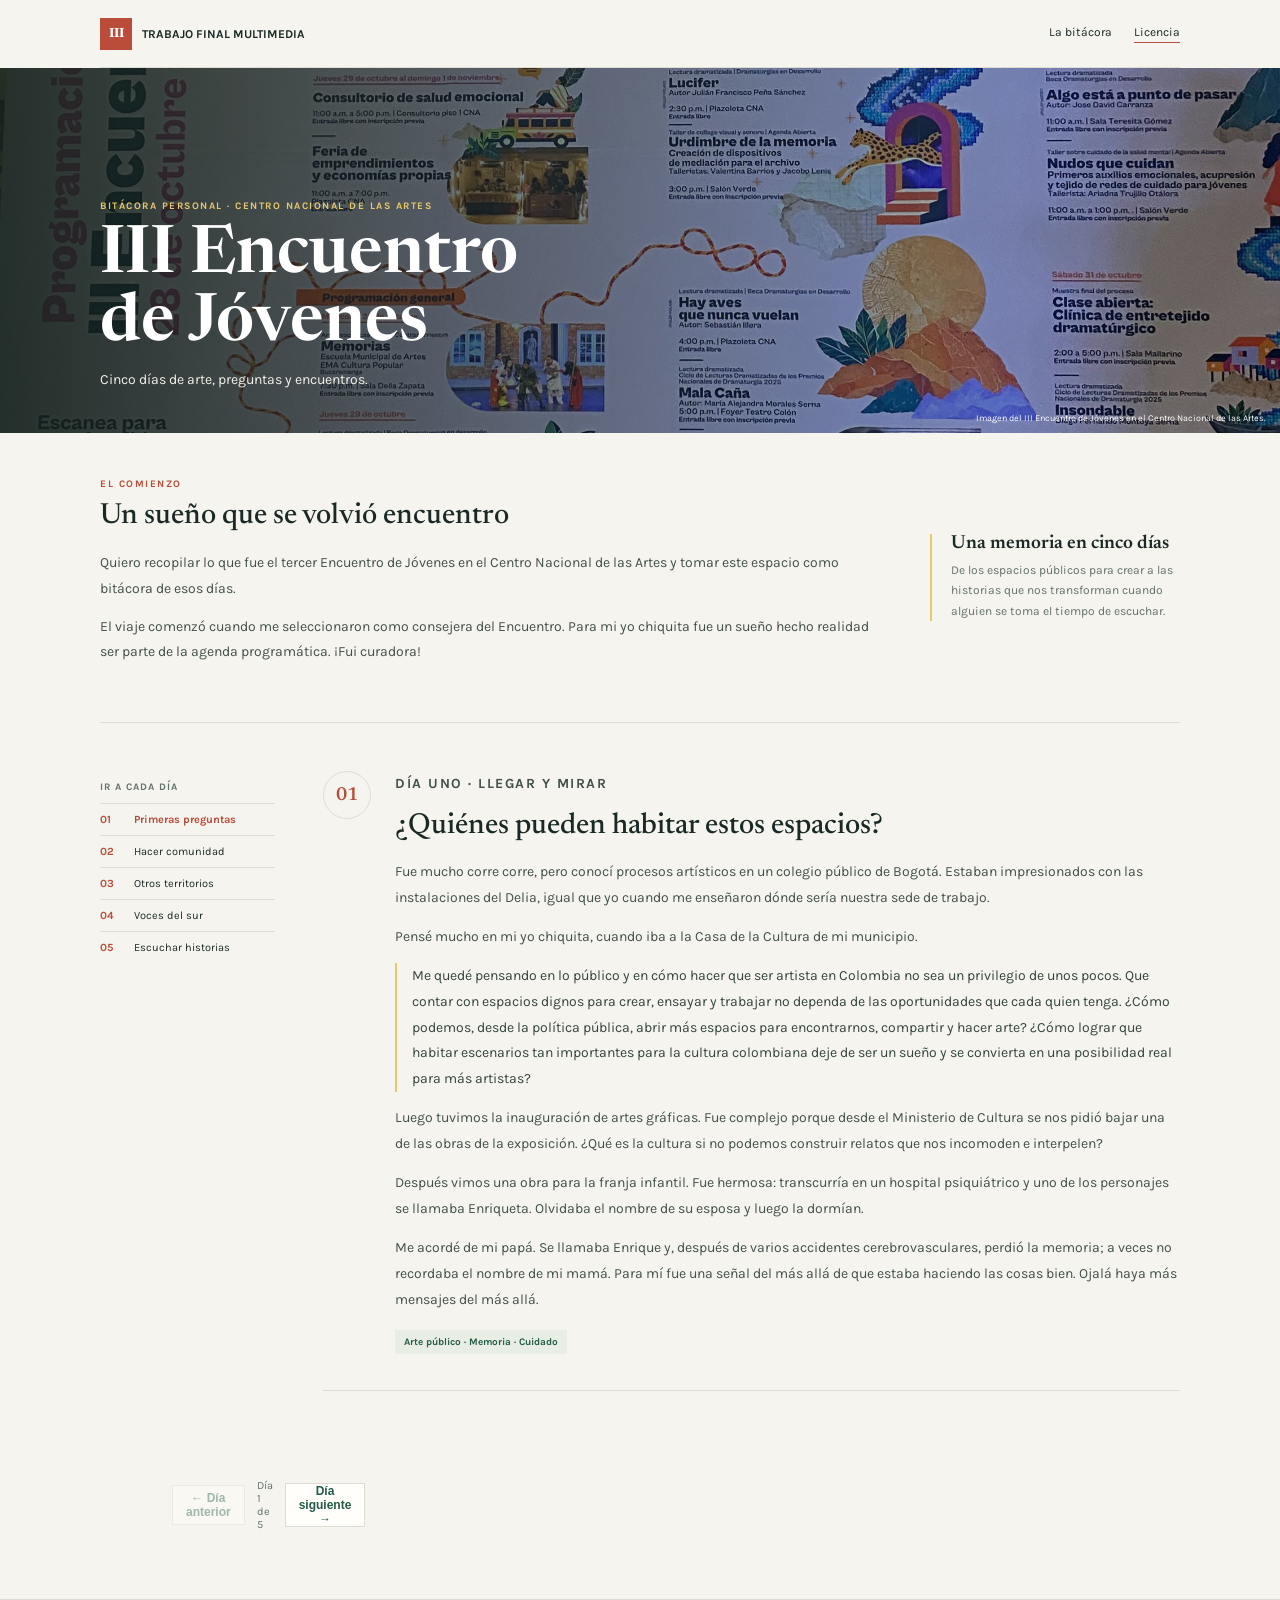
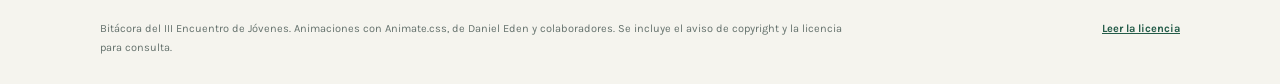
==== index.html @ 43311f20 "animaciones en los días" ====
<!DOCTYPE html>
<html lang="es">
<head>
	<meta charset="utf-8" />
	<meta name="viewport" content="width=device-width, initial-scale=1" />
	<meta name="description" content="Bitácora personal del III Encuentro de Jóvenes en el Centro Nacional de las Artes." />
	<title>Bitácora | III Encuentro de Jóvenes</title>
	<link rel="preconnect" href="https://fonts.googleapis.com" />
	<link rel="preconnect" href="https://fonts.gstatic.com" crossorigin />
	<link href="https://fonts.googleapis.com/css2?family=Karla:wght@400;500;600;700&family=Newsreader:opsz,wght@6..72,400;6..72,500;6..72,600&display=swap" rel="stylesheet" />
	<link rel="stylesheet" href="https://cdnjs.cloudflare.com/ajax/libs/animate.css/4.1.1/animate.min.css" />
	<style>
		:root { --ink:#1b2926; --muted:#64716c; --paper:#f5f4ee; --green:#245c49; --red:#b94d39; --yellow:#e8c86b; --line:#deddd3; font-family:"Karla",sans-serif; color:var(--ink); background:var(--paper); scroll-behavior:smooth; }
		* { box-sizing:border-box; }
		body { margin:0; min-width:320px; }
		a { color:inherit; }
		.shell { width:min(1080px,calc(100% - 44px)); margin:0 auto; }
		.topbar { height:68px; display:flex; align-items:center; justify-content:space-between; border-bottom:1px solid var(--line); }
		.brand { display:flex; align-items:center; gap:10px; font-size:12px; font-weight:700; text-decoration:none; }
		.brand-mark { width:32px; height:32px; display:grid; place-items:center; background:var(--red); color:#fff; font:700 13px "Newsreader",serif; }
		nav { display:flex; gap:22px; font-size:12px; }
		nav a { text-decoration:none; } nav a:hover { color:var(--red); }
		.license { border-bottom:1px solid var(--red); padding-bottom:3px; }
		.cover { min-height:365px; position:relative; display:flex; align-items:end; overflow:hidden; background:#24342d; color:#fff; }
		.cover img { position:absolute; inset:0; width:100%; height:100%; object-fit:cover; object-position:center 55%; }
		.cover:after { position:absolute; inset:0; content:""; background:linear-gradient(90deg,#16241fe8,#16241f75 55%,#16241f20); }
		.cover-content { position:relative; z-index:1; width:min(1080px,calc(100% - 44px)); margin:0 auto; padding:45px 0; }
		.eyebrow,.entry-label { color:var(--red); font-size:10px; font-weight:700; letter-spacing:1.5px; text-transform:uppercase; }
		.cover .eyebrow { color:var(--yellow); }
		h1 { margin:10px 0; font:600 clamp(40px,6vw,66px)/1.04 "Newsreader",Georgia,serif; }
		#page-title { animation:title-shift 6s ease-in-out infinite; }
		@keyframes title-shift { 0%,100% { color:#fff6e2; text-shadow:0 0 0 #e8c86b00; } 50% { color:#f0ca62; text-shadow:0 0 18px #e8c86b7a; } }
		@keyframes text-reveal { from { opacity:0; transform:translateY(10px); } to { opacity:1; transform:translateY(0); } }
		.cover p:last-child { margin:12px 0 0; color:#f2f1e9; font-size:14px; }
		.caption { position:absolute; z-index:2; right:14px; bottom:10px; color:white; font-size:9px; }
		.intro { display:grid; grid-template-columns:1fr 250px; gap:50px; padding:45px 0; border-bottom:1px solid var(--line); }
		.intro .eyebrow { margin:0 0 10px; }
		h2 { font:500 29px/1.2 "Newsreader",Georgia,serif; }
		.intro h2 { margin:0 0 15px; }
		.intro p:not(.eyebrow),.entry p { color:#43504b; font-size:14px; line-height:1.85; }
		.intro p:not(.eyebrow) { margin:0 0 12px; }
		.intro > div { animation:text-reveal .65s .08s both; }
		.aside { align-self:center; padding-left:19px; border-left:2px solid var(--yellow); color:var(--muted); font-size:12px; line-height:1.7; }
		.aside strong { display:block; margin-bottom:7px; color:var(--ink); font:600 19px "Newsreader",Georgia,serif; }
		.intro > .aside { animation:text-reveal .65s .2s both; }
		.journal { display:grid; grid-template-columns:175px minmax(0,1fr); gap:48px; padding:48px 0 68px; }
		.day-nav { display:block; position:sticky; top:20px; align-self:start; }
		.day-nav p { color:var(--muted); font-size:10px; font-weight:700; letter-spacing:1px; text-transform:uppercase; }
		.day-nav a { display:block; padding:9px 0; border-top:1px solid var(--line); font-size:11px; text-decoration:none; }
		.day-nav span { display:inline-block; width:34px; color:var(--red); font-weight:700; }
		.day-nav a[aria-current="page"] { color:var(--red); font-weight:700; }
		.entry:not(.is-active) { display:none; }
		.entry.is-active { display:grid; animation:day-enter .35s ease both; }
		.entry.is-active .entry-label,
		.entry.is-active h2,
		.entry.is-active p,
		.entry.is-active .tag { animation:text-reveal .55s both; }
		.entry.is-active .entry-label { animation-delay:.04s; }
		.entry.is-active h2 { animation-delay:.1s; }
		.entry.is-active p { animation-delay:.16s; }
		.entry.is-active .tag { animation-delay:.24s; }
		.entry.is-active h2 { animation:heading-enter-next .65s cubic-bezier(.2,.7,.2,1) .08s both; }
		.entry.is-active.from-previous h2 { animation-name:heading-enter-previous; }
		@keyframes day-enter { from { opacity:0; transform:translateY(8px); } to { opacity:1; transform:translateY(0); } }
		@keyframes heading-enter-next { from { opacity:0; transform:translateX(26px); filter:blur(3px); } to { opacity:1; transform:translateX(0); filter:blur(0); } }
		@keyframes heading-enter-previous { from { opacity:0; transform:translateX(-26px); filter:blur(3px); } to { opacity:1; transform:translateX(0); filter:blur(0); } }
		.pager { display:flex; align-items:center; justify-content:space-between; gap:12px; margin:4px 0 0 72px; }
		.pager button { min-height:40px; padding:0 13px; border:1px solid var(--line); background:#fffefa; color:var(--green); font-size:12px; font-weight:700; cursor:pointer; }
		.pager button:hover:not(:disabled) { border-color:var(--green); }
		.pager button:disabled { cursor:not-allowed; opacity:.4; }
		.pager-current { color:var(--muted); font-size:11px; }
		.pager button:focus-visible, .day-nav a:focus-visible { outline:3px solid #78ac91; outline-offset:3px; }
		.entry { display:grid; grid-template-columns:54px minmax(0,1fr); gap:18px; padding-bottom:36px; margin-bottom:36px; border-bottom:1px solid var(--line); scroll-margin-top:20px; }
		.entry:last-child { border:0; }
		.number { width:48px; height:48px; display:grid; place-items:center; border:1px solid var(--line); border-radius:50%; color:var(--red); font:600 19px "Newsreader",serif; }
		.entry-label { margin:0 0 10px; }
		.entry h2 { margin:0 0 14px; }
		.entry p { margin:0 0 13px; }
		.entry .thought { padding-left:15px; border-left:2px solid var(--yellow); color:#34443d; }
		.tag { display:inline-block; margin-top:5px; padding:6px 9px; background:#e9eee4; color:var(--green); font-size:10px; font-weight:700; }
		footer { padding:20px 0 26px; border-top:1px solid var(--line); color:var(--muted); font-size:11px; line-height:1.7; }
		footer .shell { display:flex; justify-content:space-between; gap:18px; }
		footer p { max-width:750px; margin:0; }
		footer a { color:var(--green); font-weight:700; }
		@media(max-width:700px) {
			.shell,.cover-content { width:calc(100% - 30px); }
			.topbar { height:60px; } nav { gap:14px; } nav a:first-child { display:none; }
			.cover { min-height:330px; } .cover:after { background:linear-gradient(0deg,#16241fdc,#16241f22); }
			.intro { grid-template-columns:1fr; gap:18px; padding:34px 0; }
			.journal { grid-template-columns:1fr; gap:18px; padding:34px 0 48px; }
			.day-nav { position:static; display:flex; flex-wrap:wrap; gap:6px; }
			.day-nav p { width:100%; margin-bottom:4px; }
			.day-nav a { padding:7px 9px; border:1px solid var(--line); background:#fffefa; }
			.day-nav span { width:auto; margin-right:4px; }
			.entry { grid-template-columns:40px minmax(0,1fr); gap:12px; }
			.number { width:38px; height:38px; font-size:15px; }
			.entry h2 { font-size:25px; } .entry p,.intro p:not(.eyebrow) { font-size:13px; }
			.pager { margin-left:0; }
			.pager button { padding:0 9px; font-size:11px; }
			footer .shell { flex-direction:column; }
		}
		@media(prefers-reduced-motion:reduce) { *,*:before,*:after { scroll-behavior:auto !important; animation-duration:.01ms !important; animation-iteration-count:1 !important; transition-duration:.01ms !important; } }
	</style>
</head>
<body>
	<header class="topbar shell">
		<a class="brand" href="#inicio"><span class="brand-mark">III</span> TRABAJO FINAL MULTIMEDIA</a>
		<nav aria-label="Navegación principal"><a href="#bitacora">La bitácora</a><a class="license" href="licencia/LICENSE.txt">Licencia</a></nav>
	</header>
	<section class="cover" id="inicio" aria-labelledby="page-title">
		<img src="FOTOS/1.%20imagen%20encuentro%20de%20jovenes.jpg" alt="Fotografía de la programación del III Encuentro de Jóvenes en el Centro Nacional de las Artes." />
		<div class="cover-content animate__animated animate__fadeInUp">
			<p class="eyebrow">Bitácora personal · Centro Nacional de las Artes</p>
			<h1 id="page-title">III Encuentro<br />de Jóvenes</h1>
			<p>Cinco días de arte, preguntas y encuentros.</p>
		</div>
		<span class="caption">Imagen del III Encuentro de Jóvenes en el Centro Nacional de las Artes.</span>
	</section>
	<section class="intro shell" aria-labelledby="intro-title">
		<div>
			<p class="eyebrow">El comienzo</p>
			<h2 id="intro-title">Un sueño que se volvió encuentro</h2>
			<p>Quiero recopilar lo que fue el tercer Encuentro de Jóvenes en el Centro Nacional de las Artes y tomar este espacio como bitácora de esos días.</p>
			<p>El viaje comenzó cuando me seleccionaron como consejera del Encuentro. Para mi yo chiquita fue un sueño hecho realidad ser parte de la agenda programática. ¡Fui curadora!</p>
		</div>
		<aside class="aside"><strong>Una memoria en cinco días</strong>De los espacios públicos para crear a las historias que nos transforman cuando alguien se toma el tiempo de escuchar.</aside>
	</section>
	<main class="journal shell" id="bitacora">
		<nav class="day-nav" aria-label="Entradas por día">
			<p>Ir a cada día</p>
			<a href="#dia-1"><span>01</span>Primeras preguntas</a>
			<a href="#dia-2"><span>02</span>Hacer comunidad</a>
			<a href="#dia-3"><span>03</span>Otros territorios</a>
			<a href="#dia-4"><span>04</span>Voces del sur</a>
			<a href="#dia-5"><span>05</span>Escuchar historias</a>
		</nav>
		<div class="entries">
			<article class="entry" id="dia-1">
				<div class="number" aria-hidden="true">01</div><div>
					<p class="entry-label">Día uno · Llegar y mirar</p><h2>¿Quiénes pueden habitar estos espacios?</h2>
					<p>Fue mucho corre corre, pero conocí procesos artísticos en un colegio público de Bogotá. Estaban impresionados con las instalaciones del Delia, igual que yo cuando me enseñaron dónde sería nuestra sede de trabajo.</p>
					<p>Pensé mucho en mi yo chiquita, cuando iba a la Casa de la Cultura de mi municipio.</p>
					<p class="thought">Me quedé pensando en lo público y en cómo hacer que ser artista en Colombia no sea un privilegio de unos pocos. Que contar con espacios dignos para crear, ensayar y trabajar no dependa de las oportunidades que cada quien tenga. ¿Cómo podemos, desde la política pública, abrir más espacios para encontrarnos, compartir y hacer arte? ¿Cómo lograr que habitar escenarios tan importantes para la cultura colombiana deje de ser un sueño y se convierta en una posibilidad real para más artistas?</p>
					<p>Luego tuvimos la inauguración de artes gráficas. Fue complejo porque desde el Ministerio de Cultura se nos pidió bajar una de las obras de la exposición. ¿Qué es la cultura si no podemos construir relatos que nos incomoden e interpelen?</p>
					<p>Después vimos una obra para la franja infantil. Fue hermosa: transcurría en un hospital psiquiátrico y uno de los personajes se llamaba Enriqueta. Olvidaba el nombre de su esposa y luego la dormían.</p>
					<p>Me acordé de mi papá. Se llamaba Enrique y, después de varios accidentes cerebrovasculares, perdió la memoria; a veces no recordaba el nombre de mi mamá. Para mí fue una señal del más allá de que estaba haciendo las cosas bien. Ojalá haya más mensajes del más allá.</p>
					<span class="tag">Arte público · Memoria · Cuidado</span>
				</div>
			</article>
			<article class="entry" id="dia-2">
				<div class="number" aria-hidden="true">02</div><div>
					<p class="entry-label">Día dos · El público también se construye</p><h2>Encontrarnos para hacer comunidad</h2>
					<p>Este día fue peculiar. Llegué en la tarde por el trabajo, pero fue hermoso ver cómo un colectivo de danza de Bucaramanga se presentó en el Delia. Hacen danza contemporánea e improvisación de contacto, un lenguaje que vemos en corporal.</p>
					<p>No hubo mucho público, y eso me dejó pensando en la divulgación de los encuentros culturales. En Bogotá necesitamos crear comunidad y escuela de público para las artes: que estos espacios se conozcan, se habiten y se sientan propios.</p>
					<span class="tag">Danza · Público · Comunidad</span>
				</div>
			</article>
			<article class="entry" id="dia-3">
				<div class="number" aria-hidden="true">03</div><div>
					<p class="entry-label">Día tres · Escuchar otros territorios</p><h2>El país también cabe en una conversación</h2>
					<p>Este día fue hermoso. Tuvimos un encuentro entre artistas, asesores y consejeres del Encuentro. Fue un espacio muy bonito porque nos permitió conocer realidades culturales de nuestro país más allá de Bogotá y escuchar de primera mano los desafíos de quienes hacen arte en otros territorios.</p>
					<p>Nos hablaron de Pasto, donde no existe una oferta de formación profesional en artes escénicas, y de Tumaco, donde hay numerosas sabedoras y sabedores cuyos conocimientos y trayectorias no cuentan con una certificación formal. Eso les impide acceder a convocatorias, pues no tienen cómo acreditar sus saberes y experiencia.</p>
					<p>Más tarde vimos la obra de Pasto en el Teatro Colón. Los artistas estaban muy emocionados de presentarse en un escenario tan importante y de haber llegado hasta allí, a pesar de las barreras que enfrentan quienes hacen arte en Nariño. Fue muy bonito ver lo que significaba para ellos ocupar ese espacio.</p>
					<span class="tag">Pasto · Tumaco · Nariño</span>
				</div>
			</article>
			<article class="entry" id="dia-4">
				<div class="number" aria-hidden="true">04</div><div>
					<p class="entry-label">Día cuatro · Sonidos que nos acercan</p><h2>La radio también es un lugar de encuentro</h2>
					<p>Tuvimos un día de radio comunitaria con Ondanza, un colectivo que hace radio desde los sonidos del sur.</p>
					<p>En la noche estuvo Chureo Callejero en el Teatro Colón. Fue muy chévere tenerlos ese día.</p>
					<span class="tag">Ondanza · Radio comunitaria · Chureo Callejero</span>
				</div>
			</article>
			<article class="entry" id="dia-5">
				<div class="number" aria-hidden="true">05</div><div>
					<p class="entry-label">Día cinco · Cerrar escuchando</p><h2>El grito que encontró palabras</h2>
					<p>Ya estábamos llegando al cierre del Encuentro, pero me enfermé; creo que fue por el estrés. Aun así, cerramos con danza y narración oral.</p>
					<p>Una de las obras fue <em>El grito de la Mona</em>. Nos hizo pensar en cómo la educación puede transformar vidas y en que, a veces, uno de los actos más transformadores de enseñar es simplemente escuchar con atención las historias de los estudiantes.</p>
					<p>Nos contaron la historia de un chico que pasaba mucho tiempo solo porque sus papás trabajaban todo el día. Casi nunca hacía las tareas que le dejaba su profesor, hasta que un día decidió escribirle una carta a la niña que le gustaba, la Mona. Por primera vez dejó de gritar y encontró en las palabras una forma de expresar lo que sentía.</p>
					<p class="thought">Y todo porque un profesor, de esos locos soñadores que creen que la educación puede cambiar el mundo, se tomó el tiempo de escucharlo y descubrió que, detrás de sus gritos, había una historia que merecía ser contada.</p>
					<span class="tag">Educación · Escucha · Narración oral</span>
				</div>
			</article>
		</div>
		<div class="pager" aria-label="Cambiar de día">
			<button id="previous-day" type="button">← Día anterior</button>
			<span class="pager-current" id="day-count" aria-live="polite"></span>
			<button id="next-day" type="button">Día siguiente →</button>
		</div>
	</main>
	<footer><div class="shell"><p>Bitácora del III Encuentro de Jóvenes. Animaciones con Animate.css, de Daniel Eden y colaboradores. Se incluye el aviso de copyright y la licencia para consulta.</p><a href="licencia/LICENSE.txt">Leer la licencia</a></div></footer>
	<script>
		const entries = Array.from(document.querySelectorAll(".entry"));
		const dayLinks = Array.from(document.querySelectorAll(".day-nav a"));
		const previousButton = document.querySelector("#previous-day");
		const nextButton = document.querySelector("#next-day");
		const dayCount = document.querySelector("#day-count");
		let currentDay = 0;

		function showDay(index, updateUrl = false) {
			const nextDay = Math.max(0, Math.min(index, entries.length - 1));
			const isPrevious = nextDay < currentDay;
			currentDay = nextDay;
			entries.forEach((entry, entryIndex) => {
				const isActive = entryIndex === currentDay;
				entry.classList.toggle("from-previous", isActive && isPrevious);
				entry.classList.toggle("is-active", isActive);
				if (entryIndex === currentDay) entry.setAttribute("aria-current", "true");
				else entry.removeAttribute("aria-current");
			});
			dayLinks.forEach((link, linkIndex) => {
				if (linkIndex === currentDay) link.setAttribute("aria-current", "page");
				else link.removeAttribute("aria-current");
			});
			previousButton.disabled = currentDay === 0;
			nextButton.disabled = currentDay === entries.length - 1;
			dayCount.textContent = `Día ${currentDay + 1} de ${entries.length}`;
			if (updateUrl) history.pushState(null, "", `#${entries[currentDay].id}`);
		}

		dayLinks.forEach((link, index) => link.addEventListener("click", (event) => {
			event.preventDefault();
			showDay(index, true);
			document.querySelector("#bitacora").scrollIntoView({ behavior: "smooth", block: "start" });
		}));
		previousButton.addEventListener("click", () => {
			showDay(currentDay - 1, true);
			document.querySelector("#bitacora").scrollIntoView({ behavior: "smooth", block: "start" });
		});
		nextButton.addEventListener("click", () => {
			showDay(currentDay + 1, true);
			document.querySelector("#bitacora").scrollIntoView({ behavior: "smooth", block: "start" });
		});
		window.addEventListener("popstate", () => {
			const index = entries.findIndex((entry) => `#${entry.id}` === window.location.hash);
			showDay(index < 0 ? 0 : index);
		});

		const initialDay = entries.findIndex((entry) => `#${entry.id}` === window.location.hash);
		showDay(initialDay < 0 ? 0 : initialDay);
	</script>
</body>
</html>
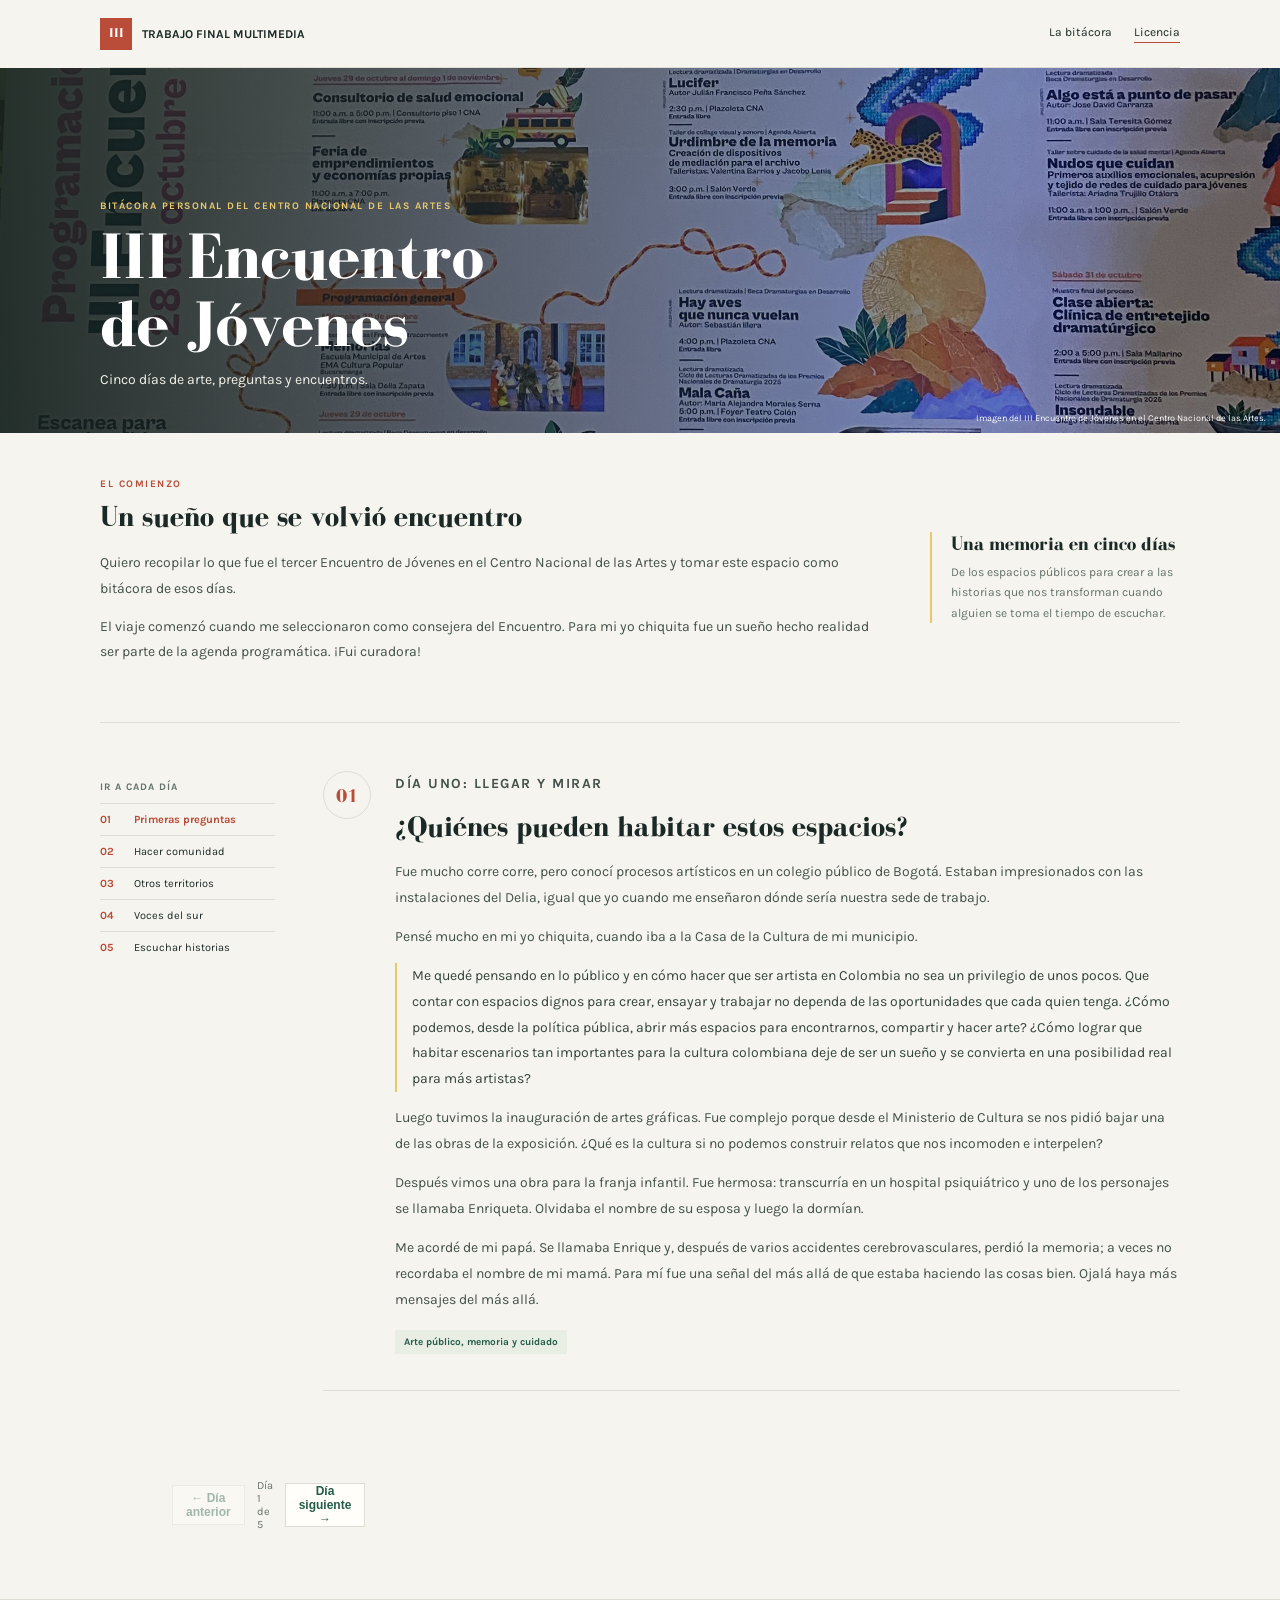
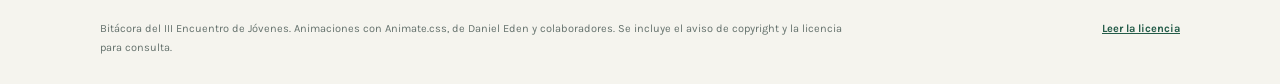
==== commit 07dae17e: "tipografía" ====
--- a/index.html
+++ b/index.html
@@ -7,9 +7,13 @@
 	<title>Bitácora | III Encuentro de Jóvenes</title>
 	<link rel="preconnect" href="https://fonts.googleapis.com" />
 	<link rel="preconnect" href="https://fonts.gstatic.com" crossorigin />
-	<link href="https://fonts.googleapis.com/css2?family=Karla:wght@400;500;600;700&family=Newsreader:opsz,wght@6..72,400;6..72,500;6..72,600&display=swap" rel="stylesheet" />
+	<link href="https://fonts.googleapis.com/css2?family=Karla:wght@400;500;600;700&display=swap" rel="stylesheet" />
 	<link rel="stylesheet" href="https://cdnjs.cloudflare.com/ajax/libs/animate.css/4.1.1/animate.min.css" />
 	<style>
+		@font-face { font-family:"Bodoni FLF"; src:url("fonts/BodoniFLF-Roman.ttf") format("truetype"); font-style:normal; font-weight:400; font-display:swap; }
+		@font-face { font-family:"Bodoni FLF"; src:url("fonts/BodoniFLF-Italic.ttf") format("truetype"); font-style:italic; font-weight:400; font-display:swap; }
+		@font-face { font-family:"Bodoni FLF"; src:url("fonts/BodoniFLF-Bold.ttf") format("truetype"); font-style:normal; font-weight:700; font-display:swap; }
+		@font-face { font-family:"Bodoni FLF"; src:url("fonts/BodoniFLF-BoldItalic.ttf") format("truetype"); font-style:italic; font-weight:700; font-display:swap; }
 		:root { --ink:#1b2926; --muted:#64716c; --paper:#f5f4ee; --green:#245c49; --red:#b94d39; --yellow:#e8c86b; --line:#deddd3; font-family:"Karla",sans-serif; color:var(--ink); background:var(--paper); scroll-behavior:smooth; }
 		* { box-sizing:border-box; }
 		body { margin:0; min-width:320px; }
@@ -17,7 +21,7 @@
 		.shell { width:min(1080px,calc(100% - 44px)); margin:0 auto; }
 		.topbar { height:68px; display:flex; align-items:center; justify-content:space-between; border-bottom:1px solid var(--line); }
 		.brand { display:flex; align-items:center; gap:10px; font-size:12px; font-weight:700; text-decoration:none; }
-		.brand-mark { width:32px; height:32px; display:grid; place-items:center; background:var(--red); color:#fff; font:700 13px "Newsreader",serif; }
+		.brand-mark { width:32px; height:32px; display:grid; place-items:center; background:var(--red); color:#fff; font:700 13px "Bodoni FLF",Georgia,serif; }
 		nav { display:flex; gap:22px; font-size:12px; }
 		nav a { text-decoration:none; } nav a:hover { color:var(--red); }
 		.license { border-bottom:1px solid var(--red); padding-bottom:3px; }
@@ -27,7 +31,7 @@
 		.cover-content { position:relative; z-index:1; width:min(1080px,calc(100% - 44px)); margin:0 auto; padding:45px 0; }
 		.eyebrow,.entry-label { color:var(--red); font-size:10px; font-weight:700; letter-spacing:1.5px; text-transform:uppercase; }
 		.cover .eyebrow { color:var(--yellow); }
-		h1 { margin:10px 0; font:600 clamp(40px,6vw,66px)/1.04 "Newsreader",Georgia,serif; }
+		h1 { margin:10px 0; font:700 clamp(40px,6vw,66px)/1.04 "Bodoni FLF",Georgia,serif; }
 		#page-title { animation:title-shift 6s ease-in-out infinite; }
 		@keyframes title-shift { 0%,100% { color:#fff6e2; text-shadow:0 0 0 #e8c86b00; } 50% { color:#f0ca62; text-shadow:0 0 18px #e8c86b7a; } }
 		@keyframes text-reveal { from { opacity:0; transform:translateY(10px); } to { opacity:1; transform:translateY(0); } }
@@ -35,13 +39,13 @@
 		.caption { position:absolute; z-index:2; right:14px; bottom:10px; color:white; font-size:9px; }
 		.intro { display:grid; grid-template-columns:1fr 250px; gap:50px; padding:45px 0; border-bottom:1px solid var(--line); }
 		.intro .eyebrow { margin:0 0 10px; }
-		h2 { font:500 29px/1.2 "Newsreader",Georgia,serif; }
+		h2 { font:700 29px/1.2 "Bodoni FLF",Georgia,serif; }
 		.intro h2 { margin:0 0 15px; }
 		.intro p:not(.eyebrow),.entry p { color:#43504b; font-size:14px; line-height:1.85; }
 		.intro p:not(.eyebrow) { margin:0 0 12px; }
 		.intro > div { animation:text-reveal .65s .08s both; }
 		.aside { align-self:center; padding-left:19px; border-left:2px solid var(--yellow); color:var(--muted); font-size:12px; line-height:1.7; }
-		.aside strong { display:block; margin-bottom:7px; color:var(--ink); font:600 19px "Newsreader",Georgia,serif; }
+		.aside strong { display:block; margin-bottom:7px; color:var(--ink); font:700 19px "Bodoni FLF",Georgia,serif; }
 		.intro > .aside { animation:text-reveal .65s .2s both; }
 		.journal { display:grid; grid-template-columns:175px minmax(0,1fr); gap:48px; padding:48px 0 68px; }
 		.day-nav { display:block; position:sticky; top:20px; align-self:start; }
@@ -59,11 +63,12 @@
 		.entry.is-active h2 { animation-delay:.1s; }
 		.entry.is-active p { animation-delay:.16s; }
 		.entry.is-active .tag { animation-delay:.24s; }
-		.entry.is-active h2 { animation:heading-enter-next .65s cubic-bezier(.2,.7,.2,1) .08s both; }
-		.entry.is-active.from-previous h2 { animation-name:heading-enter-previous; }
+		.entry.is-active h2 { animation:heading-enter-next .65s cubic-bezier(.2,.7,.2,1) .08s both, day-title-color 1.6s ease-in-out .1s both; }
+		.entry.is-active.from-previous h2 { animation-name:heading-enter-previous, day-title-color; }
 		@keyframes day-enter { from { opacity:0; transform:translateY(8px); } to { opacity:1; transform:translateY(0); } }
 		@keyframes heading-enter-next { from { opacity:0; transform:translateX(26px); filter:blur(3px); } to { opacity:1; transform:translateX(0); filter:blur(0); } }
 		@keyframes heading-enter-previous { from { opacity:0; transform:translateX(-26px); filter:blur(3px); } to { opacity:1; transform:translateX(0); filter:blur(0); } }
+		@keyframes day-title-color { 0%,100% { color:var(--ink); text-shadow:0 0 0 #b94d3900; } 45% { color:var(--red); text-shadow:0 0 12px #b94d3940; } }
 		.pager { display:flex; align-items:center; justify-content:space-between; gap:12px; margin:4px 0 0 72px; }
 		.pager button { min-height:40px; padding:0 13px; border:1px solid var(--line); background:#fffefa; color:var(--green); font-size:12px; font-weight:700; cursor:pointer; }
 		.pager button:hover:not(:disabled) { border-color:var(--green); }
@@ -72,7 +77,7 @@
 		.pager button:focus-visible, .day-nav a:focus-visible { outline:3px solid #78ac91; outline-offset:3px; }
 		.entry { display:grid; grid-template-columns:54px minmax(0,1fr); gap:18px; padding-bottom:36px; margin-bottom:36px; border-bottom:1px solid var(--line); scroll-margin-top:20px; }
 		.entry:last-child { border:0; }
-		.number { width:48px; height:48px; display:grid; place-items:center; border:1px solid var(--line); border-radius:50%; color:var(--red); font:600 19px "Newsreader",serif; }
+		.number { width:48px; height:48px; display:grid; place-items:center; border:1px solid var(--line); border-radius:50%; color:var(--red); font:700 19px "Bodoni FLF",Georgia,serif; }
 		.entry-label { margin:0 0 10px; }
 		.entry h2 { margin:0 0 14px; }
 		.entry p { margin:0 0 13px; }
@@ -110,7 +115,7 @@
 	<section class="cover" id="inicio" aria-labelledby="page-title">
 		<img src="FOTOS/1.%20imagen%20encuentro%20de%20jovenes.jpg" alt="Fotografía de la programación del III Encuentro de Jóvenes en el Centro Nacional de las Artes." />
 		<div class="cover-content animate__animated animate__fadeInUp">
-			<p class="eyebrow">Bitácora personal · Centro Nacional de las Artes</p>
+			<p class="eyebrow">Bitácora personal del Centro Nacional de las Artes</p>
 			<h1 id="page-title">III Encuentro<br />de Jóvenes</h1>
 			<p>Cinco días de arte, preguntas y encuentros.</p>
 		</div>
@@ -137,49 +142,49 @@
 		<div class="entries">
 			<article class="entry" id="dia-1">
 				<div class="number" aria-hidden="true">01</div><div>
-					<p class="entry-label">Día uno · Llegar y mirar</p><h2>¿Quiénes pueden habitar estos espacios?</h2>
+					<p class="entry-label">Día uno: Llegar y mirar</p><h2>¿Quiénes pueden habitar estos espacios?</h2>
 					<p>Fue mucho corre corre, pero conocí procesos artísticos en un colegio público de Bogotá. Estaban impresionados con las instalaciones del Delia, igual que yo cuando me enseñaron dónde sería nuestra sede de trabajo.</p>
 					<p>Pensé mucho en mi yo chiquita, cuando iba a la Casa de la Cultura de mi municipio.</p>
 					<p class="thought">Me quedé pensando en lo público y en cómo hacer que ser artista en Colombia no sea un privilegio de unos pocos. Que contar con espacios dignos para crear, ensayar y trabajar no dependa de las oportunidades que cada quien tenga. ¿Cómo podemos, desde la política pública, abrir más espacios para encontrarnos, compartir y hacer arte? ¿Cómo lograr que habitar escenarios tan importantes para la cultura colombiana deje de ser un sueño y se convierta en una posibilidad real para más artistas?</p>
 					<p>Luego tuvimos la inauguración de artes gráficas. Fue complejo porque desde el Ministerio de Cultura se nos pidió bajar una de las obras de la exposición. ¿Qué es la cultura si no podemos construir relatos que nos incomoden e interpelen?</p>
 					<p>Después vimos una obra para la franja infantil. Fue hermosa: transcurría en un hospital psiquiátrico y uno de los personajes se llamaba Enriqueta. Olvidaba el nombre de su esposa y luego la dormían.</p>
 					<p>Me acordé de mi papá. Se llamaba Enrique y, después de varios accidentes cerebrovasculares, perdió la memoria; a veces no recordaba el nombre de mi mamá. Para mí fue una señal del más allá de que estaba haciendo las cosas bien. Ojalá haya más mensajes del más allá.</p>
-					<span class="tag">Arte público · Memoria · Cuidado</span>
+					<span class="tag">Arte público, memoria y cuidado</span>
 				</div>
 			</article>
 			<article class="entry" id="dia-2">
 				<div class="number" aria-hidden="true">02</div><div>
-					<p class="entry-label">Día dos · El público también se construye</p><h2>Encontrarnos para hacer comunidad</h2>
+					<p class="entry-label">Día dos: El público también se construye</p><h2>Encontrarnos para hacer comunidad</h2>
 					<p>Este día fue peculiar. Llegué en la tarde por el trabajo, pero fue hermoso ver cómo un colectivo de danza de Bucaramanga se presentó en el Delia. Hacen danza contemporánea e improvisación de contacto, un lenguaje que vemos en corporal.</p>
 					<p>No hubo mucho público, y eso me dejó pensando en la divulgación de los encuentros culturales. En Bogotá necesitamos crear comunidad y escuela de público para las artes: que estos espacios se conozcan, se habiten y se sientan propios.</p>
-					<span class="tag">Danza · Público · Comunidad</span>
+					<span class="tag">Danza, público y comunidad</span>
 				</div>
 			</article>
 			<article class="entry" id="dia-3">
 				<div class="number" aria-hidden="true">03</div><div>
-					<p class="entry-label">Día tres · Escuchar otros territorios</p><h2>El país también cabe en una conversación</h2>
+					<p class="entry-label">Día tres: Escuchar otros territorios</p><h2>El país también cabe en una conversación</h2>
 					<p>Este día fue hermoso. Tuvimos un encuentro entre artistas, asesores y consejeres del Encuentro. Fue un espacio muy bonito porque nos permitió conocer realidades culturales de nuestro país más allá de Bogotá y escuchar de primera mano los desafíos de quienes hacen arte en otros territorios.</p>
 					<p>Nos hablaron de Pasto, donde no existe una oferta de formación profesional en artes escénicas, y de Tumaco, donde hay numerosas sabedoras y sabedores cuyos conocimientos y trayectorias no cuentan con una certificación formal. Eso les impide acceder a convocatorias, pues no tienen cómo acreditar sus saberes y experiencia.</p>
 					<p>Más tarde vimos la obra de Pasto en el Teatro Colón. Los artistas estaban muy emocionados de presentarse en un escenario tan importante y de haber llegado hasta allí, a pesar de las barreras que enfrentan quienes hacen arte en Nariño. Fue muy bonito ver lo que significaba para ellos ocupar ese espacio.</p>
-					<span class="tag">Pasto · Tumaco · Nariño</span>
+					<span class="tag">Pasto, Tumaco y Nariño</span>
 				</div>
 			</article>
 			<article class="entry" id="dia-4">
 				<div class="number" aria-hidden="true">04</div><div>
-					<p class="entry-label">Día cuatro · Sonidos que nos acercan</p><h2>La radio también es un lugar de encuentro</h2>
+					<p class="entry-label">Día cuatro: Sonidos que nos acercan</p><h2>La radio también es un lugar de encuentro</h2>
 					<p>Tuvimos un día de radio comunitaria con Ondanza, un colectivo que hace radio desde los sonidos del sur.</p>
 					<p>En la noche estuvo Chureo Callejero en el Teatro Colón. Fue muy chévere tenerlos ese día.</p>
-					<span class="tag">Ondanza · Radio comunitaria · Chureo Callejero</span>
+					<span class="tag">Ondanza, radio comunitaria y Chureo Callejero</span>
 				</div>
 			</article>
 			<article class="entry" id="dia-5">
 				<div class="number" aria-hidden="true">05</div><div>
-					<p class="entry-label">Día cinco · Cerrar escuchando</p><h2>El grito que encontró palabras</h2>
+					<p class="entry-label">Día cinco: Cerrar escuchando</p><h2>El grito que encontró palabras</h2>
 					<p>Ya estábamos llegando al cierre del Encuentro, pero me enfermé; creo que fue por el estrés. Aun así, cerramos con danza y narración oral.</p>
 					<p>Una de las obras fue <em>El grito de la Mona</em>. Nos hizo pensar en cómo la educación puede transformar vidas y en que, a veces, uno de los actos más transformadores de enseñar es simplemente escuchar con atención las historias de los estudiantes.</p>
 					<p>Nos contaron la historia de un chico que pasaba mucho tiempo solo porque sus papás trabajaban todo el día. Casi nunca hacía las tareas que le dejaba su profesor, hasta que un día decidió escribirle una carta a la niña que le gustaba, la Mona. Por primera vez dejó de gritar y encontró en las palabras una forma de expresar lo que sentía.</p>
 					<p class="thought">Y todo porque un profesor, de esos locos soñadores que creen que la educación puede cambiar el mundo, se tomó el tiempo de escucharlo y descubrió que, detrás de sus gritos, había una historia que merecía ser contada.</p>
-					<span class="tag">Educación · Escucha · Narración oral</span>
+					<span class="tag">Educación, escucha y narración oral</span>
 				</div>
 			</article>
 		</div>
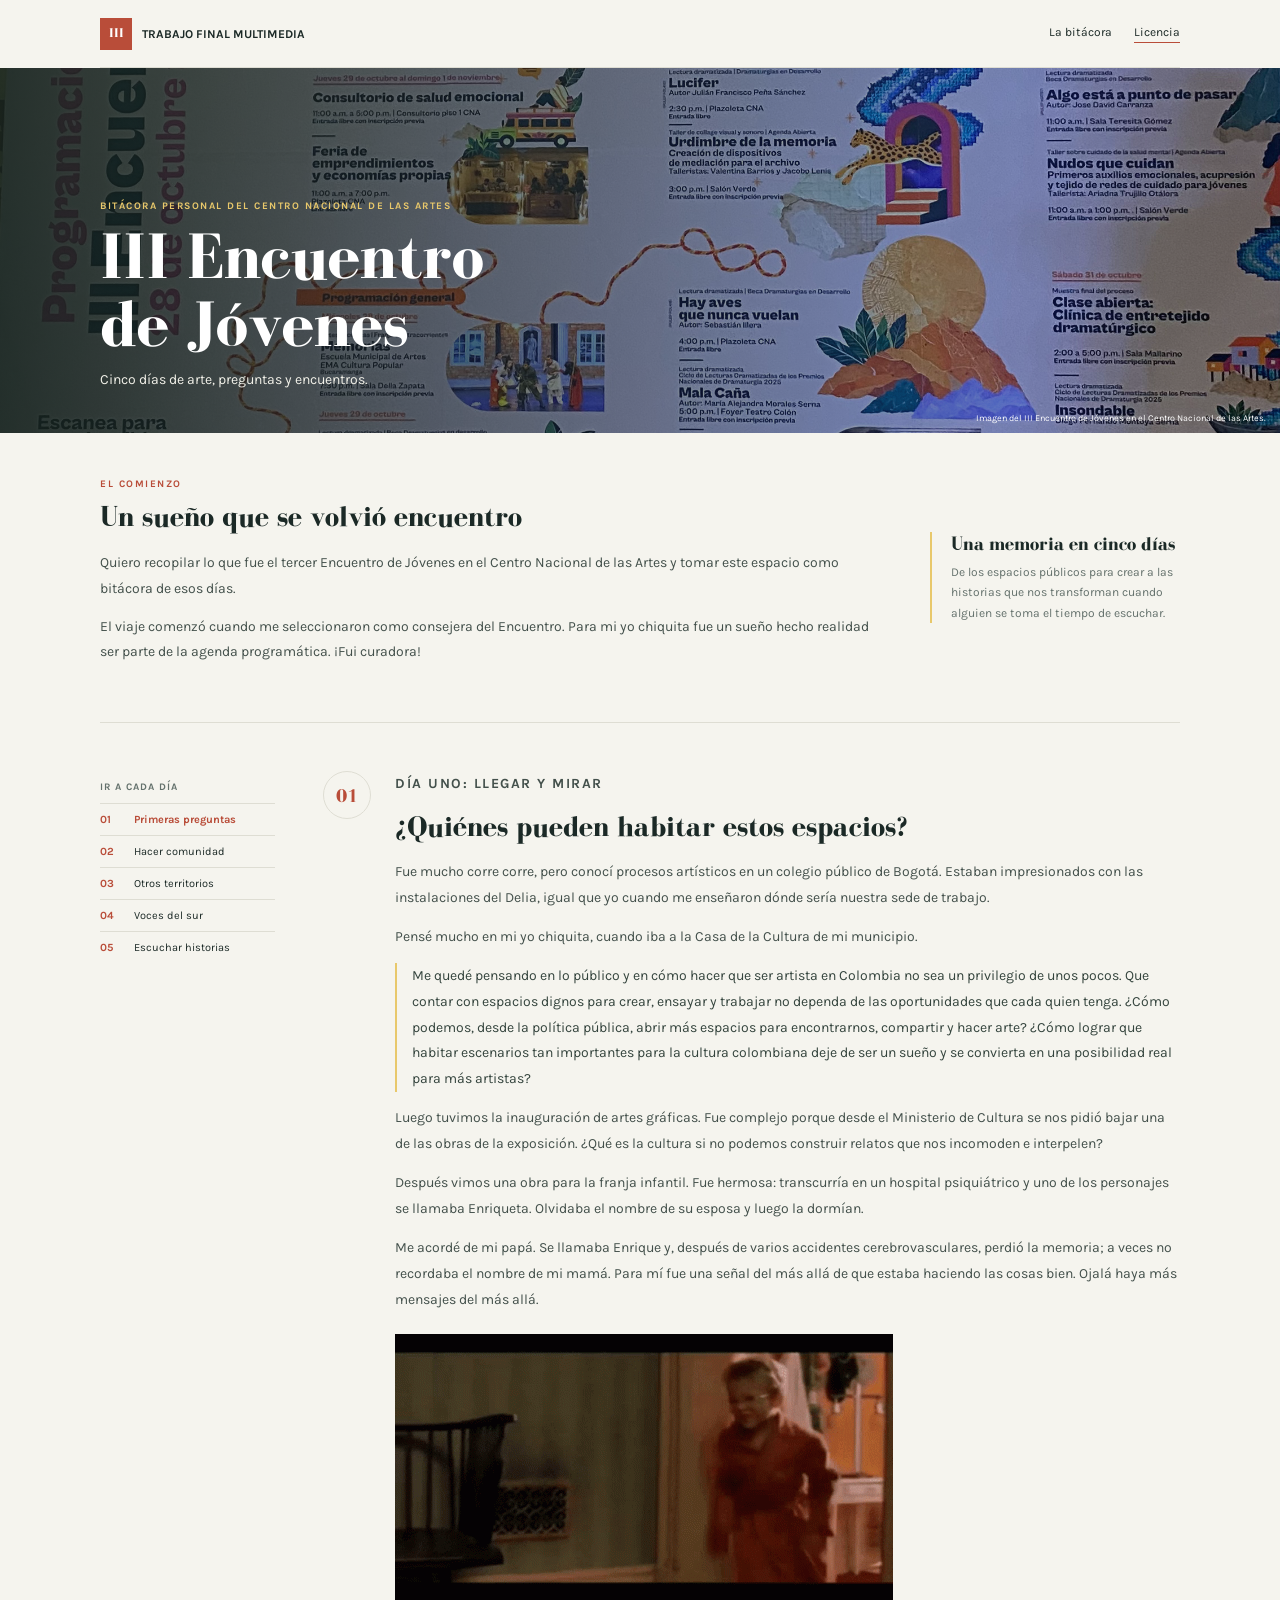
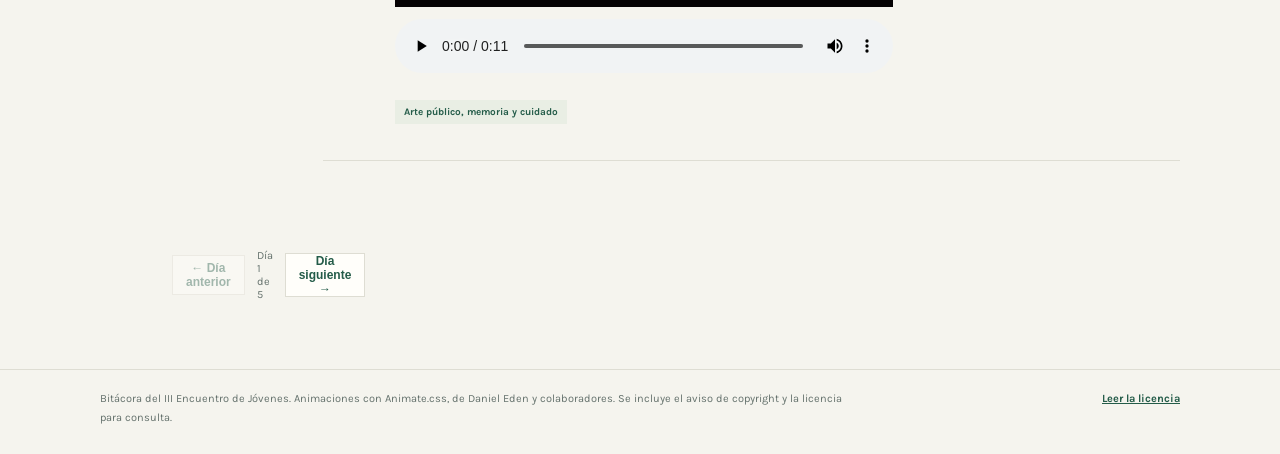
==== commit f4306cbe: "gifts y css" ====
--- a/index.html
+++ b/index.html
@@ -9,103 +9,7 @@
 	<link rel="preconnect" href="https://fonts.gstatic.com" crossorigin />
 	<link href="https://fonts.googleapis.com/css2?family=Karla:wght@400;500;600;700&display=swap" rel="stylesheet" />
 	<link rel="stylesheet" href="https://cdnjs.cloudflare.com/ajax/libs/animate.css/4.1.1/animate.min.css" />
-	<style>
-		@font-face { font-family:"Bodoni FLF"; src:url("fonts/BodoniFLF-Roman.ttf") format("truetype"); font-style:normal; font-weight:400; font-display:swap; }
-		@font-face { font-family:"Bodoni FLF"; src:url("fonts/BodoniFLF-Italic.ttf") format("truetype"); font-style:italic; font-weight:400; font-display:swap; }
-		@font-face { font-family:"Bodoni FLF"; src:url("fonts/BodoniFLF-Bold.ttf") format("truetype"); font-style:normal; font-weight:700; font-display:swap; }
-		@font-face { font-family:"Bodoni FLF"; src:url("fonts/BodoniFLF-BoldItalic.ttf") format("truetype"); font-style:italic; font-weight:700; font-display:swap; }
-		:root { --ink:#1b2926; --muted:#64716c; --paper:#f5f4ee; --green:#245c49; --red:#b94d39; --yellow:#e8c86b; --line:#deddd3; font-family:"Karla",sans-serif; color:var(--ink); background:var(--paper); scroll-behavior:smooth; }
-		* { box-sizing:border-box; }
-		body { margin:0; min-width:320px; }
-		a { color:inherit; }
-		.shell { width:min(1080px,calc(100% - 44px)); margin:0 auto; }
-		.topbar { height:68px; display:flex; align-items:center; justify-content:space-between; border-bottom:1px solid var(--line); }
-		.brand { display:flex; align-items:center; gap:10px; font-size:12px; font-weight:700; text-decoration:none; }
-		.brand-mark { width:32px; height:32px; display:grid; place-items:center; background:var(--red); color:#fff; font:700 13px "Bodoni FLF",Georgia,serif; }
-		nav { display:flex; gap:22px; font-size:12px; }
-		nav a { text-decoration:none; } nav a:hover { color:var(--red); }
-		.license { border-bottom:1px solid var(--red); padding-bottom:3px; }
-		.cover { min-height:365px; position:relative; display:flex; align-items:end; overflow:hidden; background:#24342d; color:#fff; }
-		.cover img { position:absolute; inset:0; width:100%; height:100%; object-fit:cover; object-position:center 55%; }
-		.cover:after { position:absolute; inset:0; content:""; background:linear-gradient(90deg,#16241fe8,#16241f75 55%,#16241f20); }
-		.cover-content { position:relative; z-index:1; width:min(1080px,calc(100% - 44px)); margin:0 auto; padding:45px 0; }
-		.eyebrow,.entry-label { color:var(--red); font-size:10px; font-weight:700; letter-spacing:1.5px; text-transform:uppercase; }
-		.cover .eyebrow { color:var(--yellow); }
-		h1 { margin:10px 0; font:700 clamp(40px,6vw,66px)/1.04 "Bodoni FLF",Georgia,serif; }
-		#page-title { animation:title-shift 6s ease-in-out infinite; }
-		@keyframes title-shift { 0%,100% { color:#fff6e2; text-shadow:0 0 0 #e8c86b00; } 50% { color:#f0ca62; text-shadow:0 0 18px #e8c86b7a; } }
-		@keyframes text-reveal { from { opacity:0; transform:translateY(10px); } to { opacity:1; transform:translateY(0); } }
-		.cover p:last-child { margin:12px 0 0; color:#f2f1e9; font-size:14px; }
-		.caption { position:absolute; z-index:2; right:14px; bottom:10px; color:white; font-size:9px; }
-		.intro { display:grid; grid-template-columns:1fr 250px; gap:50px; padding:45px 0; border-bottom:1px solid var(--line); }
-		.intro .eyebrow { margin:0 0 10px; }
-		h2 { font:700 29px/1.2 "Bodoni FLF",Georgia,serif; }
-		.intro h2 { margin:0 0 15px; }
-		.intro p:not(.eyebrow),.entry p { color:#43504b; font-size:14px; line-height:1.85; }
-		.intro p:not(.eyebrow) { margin:0 0 12px; }
-		.intro > div { animation:text-reveal .65s .08s both; }
-		.aside { align-self:center; padding-left:19px; border-left:2px solid var(--yellow); color:var(--muted); font-size:12px; line-height:1.7; }
-		.aside strong { display:block; margin-bottom:7px; color:var(--ink); font:700 19px "Bodoni FLF",Georgia,serif; }
-		.intro > .aside { animation:text-reveal .65s .2s both; }
-		.journal { display:grid; grid-template-columns:175px minmax(0,1fr); gap:48px; padding:48px 0 68px; }
-		.day-nav { display:block; position:sticky; top:20px; align-self:start; }
-		.day-nav p { color:var(--muted); font-size:10px; font-weight:700; letter-spacing:1px; text-transform:uppercase; }
-		.day-nav a { display:block; padding:9px 0; border-top:1px solid var(--line); font-size:11px; text-decoration:none; }
-		.day-nav span { display:inline-block; width:34px; color:var(--red); font-weight:700; }
-		.day-nav a[aria-current="page"] { color:var(--red); font-weight:700; }
-		.entry:not(.is-active) { display:none; }
-		.entry.is-active { display:grid; animation:day-enter .35s ease both; }
-		.entry.is-active .entry-label,
-		.entry.is-active h2,
-		.entry.is-active p,
-		.entry.is-active .tag { animation:text-reveal .55s both; }
-		.entry.is-active .entry-label { animation-delay:.04s; }
-		.entry.is-active h2 { animation-delay:.1s; }
-		.entry.is-active p { animation-delay:.16s; }
-		.entry.is-active .tag { animation-delay:.24s; }
-		.entry.is-active h2 { animation:heading-enter-next .65s cubic-bezier(.2,.7,.2,1) .08s both, day-title-color 1.6s ease-in-out .1s both; }
-		.entry.is-active.from-previous h2 { animation-name:heading-enter-previous, day-title-color; }
-		@keyframes day-enter { from { opacity:0; transform:translateY(8px); } to { opacity:1; transform:translateY(0); } }
-		@keyframes heading-enter-next { from { opacity:0; transform:translateX(26px); filter:blur(3px); } to { opacity:1; transform:translateX(0); filter:blur(0); } }
-		@keyframes heading-enter-previous { from { opacity:0; transform:translateX(-26px); filter:blur(3px); } to { opacity:1; transform:translateX(0); filter:blur(0); } }
-		@keyframes day-title-color { 0%,100% { color:var(--ink); text-shadow:0 0 0 #b94d3900; } 45% { color:var(--red); text-shadow:0 0 12px #b94d3940; } }
-		.pager { display:flex; align-items:center; justify-content:space-between; gap:12px; margin:4px 0 0 72px; }
-		.pager button { min-height:40px; padding:0 13px; border:1px solid var(--line); background:#fffefa; color:var(--green); font-size:12px; font-weight:700; cursor:pointer; }
-		.pager button:hover:not(:disabled) { border-color:var(--green); }
-		.pager button:disabled { cursor:not-allowed; opacity:.4; }
-		.pager-current { color:var(--muted); font-size:11px; }
-		.pager button:focus-visible, .day-nav a:focus-visible { outline:3px solid #78ac91; outline-offset:3px; }
-		.entry { display:grid; grid-template-columns:54px minmax(0,1fr); gap:18px; padding-bottom:36px; margin-bottom:36px; border-bottom:1px solid var(--line); scroll-margin-top:20px; }
-		.entry:last-child { border:0; }
-		.number { width:48px; height:48px; display:grid; place-items:center; border:1px solid var(--line); border-radius:50%; color:var(--red); font:700 19px "Bodoni FLF",Georgia,serif; }
-		.entry-label { margin:0 0 10px; }
-		.entry h2 { margin:0 0 14px; }
-		.entry p { margin:0 0 13px; }
-		.entry .thought { padding-left:15px; border-left:2px solid var(--yellow); color:#34443d; }
-		.tag { display:inline-block; margin-top:5px; padding:6px 9px; background:#e9eee4; color:var(--green); font-size:10px; font-weight:700; }
-		footer { padding:20px 0 26px; border-top:1px solid var(--line); color:var(--muted); font-size:11px; line-height:1.7; }
-		footer .shell { display:flex; justify-content:space-between; gap:18px; }
-		footer p { max-width:750px; margin:0; }
-		footer a { color:var(--green); font-weight:700; }
-		@media(max-width:700px) {
-			.shell,.cover-content { width:calc(100% - 30px); }
-			.topbar { height:60px; } nav { gap:14px; } nav a:first-child { display:none; }
-			.cover { min-height:330px; } .cover:after { background:linear-gradient(0deg,#16241fdc,#16241f22); }
-			.intro { grid-template-columns:1fr; gap:18px; padding:34px 0; }
-			.journal { grid-template-columns:1fr; gap:18px; padding:34px 0 48px; }
-			.day-nav { position:static; display:flex; flex-wrap:wrap; gap:6px; }
-			.day-nav p { width:100%; margin-bottom:4px; }
-			.day-nav a { padding:7px 9px; border:1px solid var(--line); background:#fffefa; }
-			.day-nav span { width:auto; margin-right:4px; }
-			.entry { grid-template-columns:40px minmax(0,1fr); gap:12px; }
-			.number { width:38px; height:38px; font-size:15px; }
-			.entry h2 { font-size:25px; } .entry p,.intro p:not(.eyebrow) { font-size:13px; }
-			.pager { margin-left:0; }
-			.pager button { padding:0 9px; font-size:11px; }
-			footer .shell { flex-direction:column; }
-		}
-		@media(prefers-reduced-motion:reduce) { *,*:before,*:after { scroll-behavior:auto !important; animation-duration:.01ms !important; animation-iteration-count:1 !important; transition-duration:.01ms !important; } }
-	</style>
+	<link rel="stylesheet" href="estilos.css" />
 </head>
 <body>
 	<header class="topbar shell">
@@ -149,6 +53,13 @@
 					<p>Luego tuvimos la inauguración de artes gráficas. Fue complejo porque desde el Ministerio de Cultura se nos pidió bajar una de las obras de la exposición. ¿Qué es la cultura si no podemos construir relatos que nos incomoden e interpelen?</p>
 					<p>Después vimos una obra para la franja infantil. Fue hermosa: transcurría en un hospital psiquiátrico y uno de los personajes se llamaba Enriqueta. Olvidaba el nombre de su esposa y luego la dormían.</p>
 					<p>Me acordé de mi papá. Se llamaba Enrique y, después de varios accidentes cerebrovasculares, perdió la memoria; a veces no recordaba el nombre de mi mamá. Para mí fue una señal del más allá de que estaba haciendo las cosas bien. Ojalá haya más mensajes del más allá.</p>
+					<div class="day-one-media">
+						<img src="FOTOS/Es%20hoy%20es%20hoy%20.gif" alt="GIF de Stuart Little con el texto Es hoy" loading="lazy" />
+						<audio controls preload="metadata" aria-label="Sonido del primer día">
+							<source src="FOTOS/Stuart%20Little%20-%20Es%20hoy,%20es%20hoy.mp3" type="audio/mpeg" />
+							Tu navegador no admite la reproducción de audio.
+						</audio>
+					</div>
 					<span class="tag">Arte público, memoria y cuidado</span>
 				</div>
 			</article>
--- a/estilos.css
+++ b/estilos.css
@@ -0,0 +1,641 @@
+/* Fuentes */
+@font-face {
+	font-family: "Bodoni FLF";
+	src: url("fonts/BodoniFLF-Roman.ttf") format("truetype");
+	font-style: normal;
+	font-weight: 400;
+	font-display: swap;
+}
+
+@font-face {
+	font-family: "Bodoni FLF";
+	src: url("fonts/BodoniFLF-Italic.ttf") format("truetype");
+	font-style: italic;
+	font-weight: 400;
+	font-display: swap;
+}
+
+@font-face {
+	font-family: "Bodoni FLF";
+	src: url("fonts/BodoniFLF-Bold.ttf") format("truetype");
+	font-style: normal;
+	font-weight: 700;
+	font-display: swap;
+}
+
+@font-face {
+	font-family: "Bodoni FLF";
+	src: url("fonts/BodoniFLF-BoldItalic.ttf") format("truetype");
+	font-style: italic;
+	font-weight: 700;
+	font-display: swap;
+}
+
+/* Colores y estilos base */
+:root {
+	--ink: #1b2926;
+	--muted: #64716c;
+	--paper: #f5f4ee;
+	--green: #245c49;
+	--red: #b94d39;
+	--yellow: #e8c86b;
+	--line: #deddd3;
+	font-family: "Karla", sans-serif;
+	color: var(--ink);
+	background: var(--paper);
+	scroll-behavior: smooth;
+}
+
+* {
+	box-sizing: border-box;
+}
+
+body {
+	min-width: 320px;
+	margin: 0;
+}
+
+a {
+	color: inherit;
+}
+
+nav {
+	display: flex;
+	gap: 22px;
+	font-size: 12px;
+}
+
+nav a {
+	text-decoration: none;
+}
+
+nav a:hover {
+	color: var(--red);
+}
+
+.shell {
+	width: min(1080px, calc(100% - 44px));
+	margin: 0 auto;
+}
+
+/* Encabezado y portada */
+.topbar {
+	height: 68px;
+	display: flex;
+	align-items: center;
+	justify-content: space-between;
+	border-bottom: 1px solid var(--line);
+}
+
+.brand {
+	display: flex;
+	align-items: center;
+	gap: 10px;
+	font-size: 12px;
+	font-weight: 700;
+	text-decoration: none;
+}
+
+.brand-mark {
+	width: 32px;
+	height: 32px;
+	display: grid;
+	place-items: center;
+	background: var(--red);
+	color: #fff;
+	font: 700 13px "Bodoni FLF", Georgia, serif;
+}
+
+.license {
+	padding-bottom: 3px;
+	border-bottom: 1px solid var(--red);
+}
+
+.cover {
+	position: relative;
+	min-height: 365px;
+	display: flex;
+	align-items: end;
+	overflow: hidden;
+	background: #24342d;
+	color: #fff;
+}
+
+.cover img {
+	position: absolute;
+	inset: 0;
+	width: 100%;
+	height: 100%;
+	object-fit: cover;
+	object-position: center 55%;
+}
+
+.cover::after {
+	position: absolute;
+	inset: 0;
+	background: linear-gradient(90deg, #16241fe8, #16241f75 55%, #16241f20);
+	content: "";
+}
+
+.cover-content {
+	position: relative;
+	z-index: 1;
+	width: min(1080px, calc(100% - 44px));
+	margin: 0 auto;
+	padding: 45px 0;
+}
+
+.eyebrow,
+.entry-label {
+	color: var(--red);
+	font-size: 10px;
+	font-weight: 700;
+	letter-spacing: 1.5px;
+	text-transform: uppercase;
+}
+
+.cover .eyebrow {
+	color: var(--yellow);
+}
+
+h1 {
+	margin: 10px 0;
+	font: 700 clamp(40px, 6vw, 66px)/1.04 "Bodoni FLF", Georgia, serif;
+}
+
+#page-title {
+	animation: title-shift 6s ease-in-out infinite;
+}
+
+.cover p:last-child {
+	margin: 12px 0 0;
+	color: #f2f1e9;
+	font-size: 14px;
+}
+
+.caption {
+	position: absolute;
+	z-index: 2;
+	right: 14px;
+	bottom: 10px;
+	color: white;
+	font-size: 9px;
+}
+
+/* Introduccion */
+.intro {
+	display: grid;
+	grid-template-columns: 1fr 250px;
+	gap: 50px;
+	padding: 45px 0;
+	border-bottom: 1px solid var(--line);
+}
+
+.intro .eyebrow {
+	margin: 0 0 10px;
+}
+
+h2 {
+	font: 700 29px/1.2 "Bodoni FLF", Georgia, serif;
+}
+
+.intro h2 {
+	margin: 0 0 15px;
+}
+
+.intro p:not(.eyebrow),
+.entry p {
+	color: #43504b;
+	font-size: 14px;
+	line-height: 1.85;
+}
+
+.intro p:not(.eyebrow) {
+	margin: 0 0 12px;
+}
+
+.intro > div {
+	animation: text-reveal .65s .08s both;
+}
+
+.aside {
+	align-self: center;
+	padding-left: 19px;
+	border-left: 2px solid var(--yellow);
+	color: var(--muted);
+	font-size: 12px;
+	line-height: 1.7;
+}
+
+.aside strong {
+	display: block;
+	margin-bottom: 7px;
+	color: var(--ink);
+	font: 700 19px "Bodoni FLF", Georgia, serif;
+}
+
+.intro > .aside {
+	animation: text-reveal .65s .2s both;
+}
+
+/* Navegacion entre dias */
+.journal {
+	display: grid;
+	grid-template-columns: 175px minmax(0, 1fr);
+	gap: 48px;
+	padding: 48px 0 68px;
+}
+
+.day-nav {
+	position: sticky;
+	top: 20px;
+	align-self: start;
+	display: block;
+}
+
+.day-nav p {
+	color: var(--muted);
+	font-size: 10px;
+	font-weight: 700;
+	letter-spacing: 1px;
+	text-transform: uppercase;
+}
+
+.day-nav a {
+	display: block;
+	padding: 9px 0;
+	border-top: 1px solid var(--line);
+	font-size: 11px;
+	text-decoration: none;
+}
+
+.day-nav span {
+	display: inline-block;
+	width: 34px;
+	color: var(--red);
+	font-weight: 700;
+}
+
+.day-nav a[aria-current="page"] {
+	color: var(--red);
+	font-weight: 700;
+}
+
+.entries {
+	min-width: 0;
+	overflow-x: clip;
+}
+
+/* Entradas y animaciones */
+.entry:not(.is-active) {
+	display: none;
+}
+
+.entry {
+	display: grid;
+	grid-template-columns: 54px minmax(0, 1fr);
+	gap: 18px;
+	padding-bottom: 36px;
+	margin-bottom: 36px;
+	border-bottom: 1px solid var(--line);
+	scroll-margin-top: 20px;
+}
+
+.entry.is-active {
+	display: grid;
+	animation: day-enter .35s ease both;
+}
+
+.entry:last-child {
+	border: 0;
+}
+
+.entry.is-active .entry-label,
+.entry.is-active h2,
+.entry.is-active p,
+.entry.is-active .tag {
+	animation: text-reveal .55s both;
+}
+
+.entry.is-active .entry-label {
+	animation-delay: .04s;
+}
+
+.entry.is-active h2 {
+	animation: heading-enter-next .65s cubic-bezier(.2, .7, .2, 1) .08s both, day-title-color 1.6s ease-in-out .1s both;
+}
+
+.entry.is-active.from-previous h2 {
+	animation-name: heading-enter-previous, day-title-color;
+}
+
+.entry.is-active p {
+	animation-delay: .16s;
+}
+
+.entry.is-active .tag {
+	animation-delay: .24s;
+}
+
+.number {
+	width: 48px;
+	height: 48px;
+	display: grid;
+	place-items: center;
+	border: 1px solid var(--line);
+	border-radius: 50%;
+	color: var(--red);
+	font: 700 19px "Bodoni FLF", Georgia, serif;
+}
+
+.entry-label {
+	margin: 0 0 10px;
+}
+
+.entry h2 {
+	margin: 0 0 14px;
+}
+
+.entry p {
+	margin: 0 0 13px;
+}
+
+.entry .thought {
+	padding-left: 15px;
+	border-left: 2px solid var(--yellow);
+	color: #34443d;
+}
+
+.tag {
+	display: inline-block;
+	padding: 6px 9px;
+	margin-top: 5px;
+	background: #e9eee4;
+	color: var(--green);
+	font-size: 10px;
+	font-weight: 700;
+}
+
+.pager {
+	display: flex;
+	align-items: center;
+	justify-content: space-between;
+	gap: 12px;
+	margin: 4px 0 0 72px;
+}
+
+.pager button {
+	min-height: 40px;
+	padding: 0 13px;
+	border: 1px solid var(--line);
+	background: #fffefa;
+	color: var(--green);
+	font-size: 12px;
+	font-weight: 700;
+	cursor: pointer;
+}
+
+.pager button:hover:not(:disabled) {
+	border-color: var(--green);
+}
+
+.pager button:disabled {
+	cursor: not-allowed;
+	opacity: .4;
+}
+
+.pager-current {
+	color: var(--muted);
+	font-size: 11px;
+}
+
+.pager button:focus-visible,
+.day-nav a:focus-visible {
+	outline: 3px solid #78ac91;
+	outline-offset: 3px;
+}
+
+/* GIF y audio del primer dia */
+.day-one-media {
+	display: grid;
+	gap: 12px;
+	width: min(100%, 498px);
+	margin: 22px 0;
+}
+
+.day-one-media img {
+	display: block;
+	width: 100%;
+	height: auto;
+}
+
+.day-one-media audio {
+	display: block;
+	width: 100%;
+}
+
+/* Pie de pagina */
+footer {
+	padding: 20px 0 26px;
+	border-top: 1px solid var(--line);
+	color: var(--muted);
+	font-size: 11px;
+	line-height: 1.7;
+}
+
+footer .shell {
+	display: flex;
+	justify-content: space-between;
+	gap: 18px;
+}
+
+footer p {
+	max-width: 750px;
+	margin: 0;
+}
+
+footer a {
+	color: var(--green);
+	font-weight: 700;
+}
+
+/* Adaptacion movil */
+@media (max-width: 700px) {
+	.shell,
+	.cover-content {
+		width: calc(100% - 30px);
+	}
+
+	.topbar {
+		height: 60px;
+	}
+
+	nav {
+		gap: 14px;
+	}
+
+	nav a:first-child {
+		display: none;
+	}
+
+	.cover {
+		min-height: 330px;
+	}
+
+	.cover:after {
+		background: linear-gradient(0deg, #16241fdc, #16241f22);
+	}
+
+	.intro {
+		grid-template-columns: 1fr;
+		gap: 18px;
+		padding: 34px 0;
+	}
+
+	.journal {
+		grid-template-columns: 1fr;
+		gap: 18px;
+		padding: 34px 0 48px;
+	}
+
+	.day-nav {
+		position: static;
+		display: flex;
+		flex-wrap: wrap;
+		gap: 6px;
+	}
+
+	.day-nav p {
+		width: 100%;
+		margin-bottom: 4px;
+	}
+
+	.day-nav a {
+		padding: 7px 9px;
+		border: 1px solid var(--line);
+		background: #fffefa;
+	}
+
+	.day-nav span {
+		width: auto;
+		margin-right: 4px;
+	}
+
+	.entry {
+		grid-template-columns: 40px minmax(0, 1fr);
+		gap: 12px;
+	}
+
+	.number {
+		width: 38px;
+		height: 38px;
+		font-size: 15px;
+	}
+
+	.entry h2 {
+		font-size: 25px;
+	}
+
+	.entry p,
+	.intro p:not(.eyebrow) {
+		font-size: 13px;
+	}
+
+	.pager {
+		margin-left: 0;
+	}
+
+	.pager button {
+		padding: 0 9px;
+		font-size: 11px;
+	}
+
+	footer .shell {
+		flex-direction: column;
+	}
+}
+
+/* Accesibilidad: reducir animaciones */
+@media (prefers-reduced-motion: reduce) {
+	*,
+	*::before,
+	*::after {
+		scroll-behavior: auto !important;
+		animation-duration: .01ms !important;
+		animation-iteration-count: 1 !important;
+		transition-duration: .01ms !important;
+	}
+}
+
+/* Animaciones */
+@keyframes title-shift {
+	0%,
+	100% {
+		color: #fff6e2;
+		text-shadow: 0 0 0 #e8c86b00;
+	}
+	50% {
+		color: #f0ca62;
+		text-shadow: 0 0 18px #e8c86b7a;
+	}
+}
+
+@keyframes text-reveal {
+	from {
+		opacity: 0;
+		transform: translateY(10px);
+	}
+	to {
+		opacity: 1;
+		transform: translateY(0);
+	}
+}
+
+@keyframes day-enter {
+	from {
+		opacity: 0;
+		transform: translateY(8px);
+	}
+	to {
+		opacity: 1;
+		transform: translateY(0);
+	}
+}
+
+@keyframes heading-enter-next {
+	from {
+		opacity: 0;
+		transform: translateX(26px);
+		filter: blur(3px);
+	}
+	to {
+		opacity: 1;
+		transform: translateX(0);
+		filter: blur(0);
+	}
+}
+
+@keyframes heading-enter-previous {
+	from {
+		opacity: 0;
+		transform: translateX(-26px);
+		filter: blur(3px);
+	}
+	to {
+		opacity: 1;
+		transform: translateX(0);
+		filter: blur(0);
+	}
+}
+
+@keyframes day-title-color {
+	0%,
+	100% {
+		color: var(--ink);
+		text-shadow: 0 0 0 #b94d3900;
+	}
+	45% {
+		color: var(--red);
+		text-shadow: 0 0 12px #b94d3940;
+	}
+}
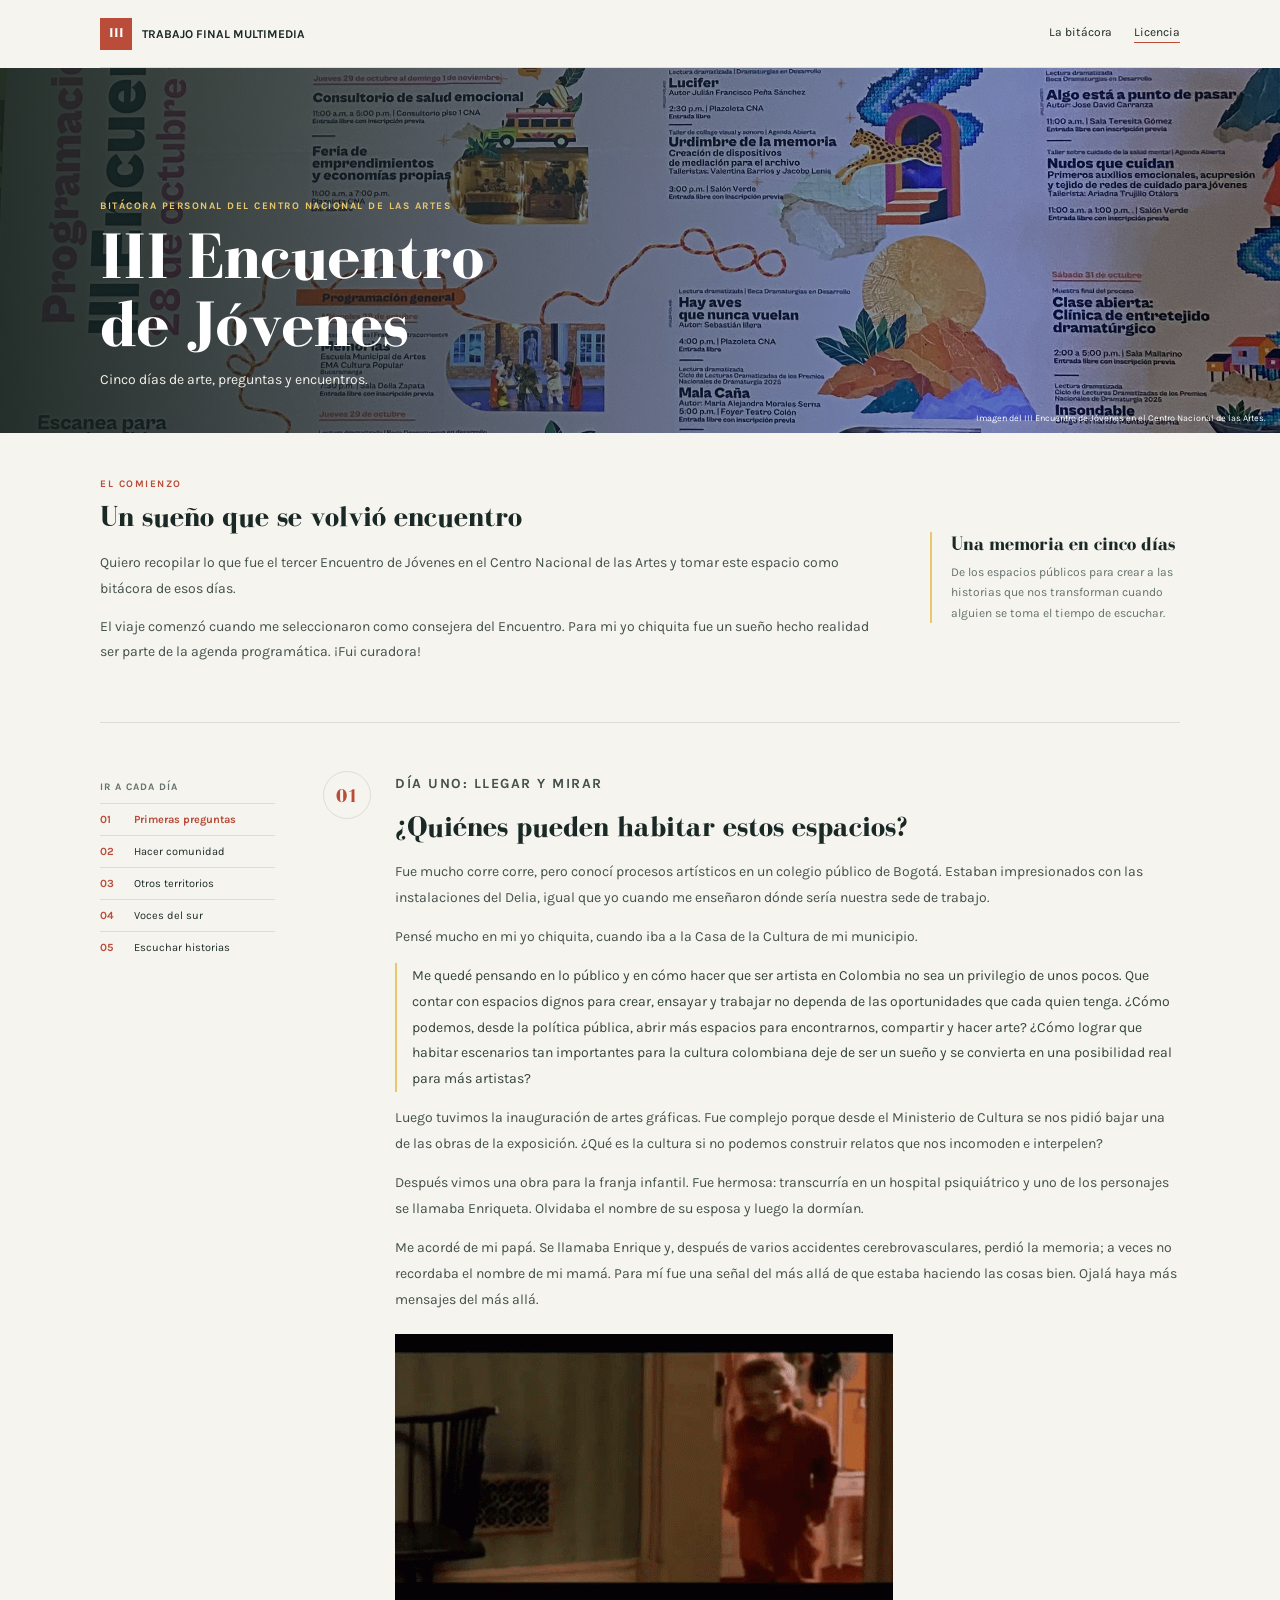
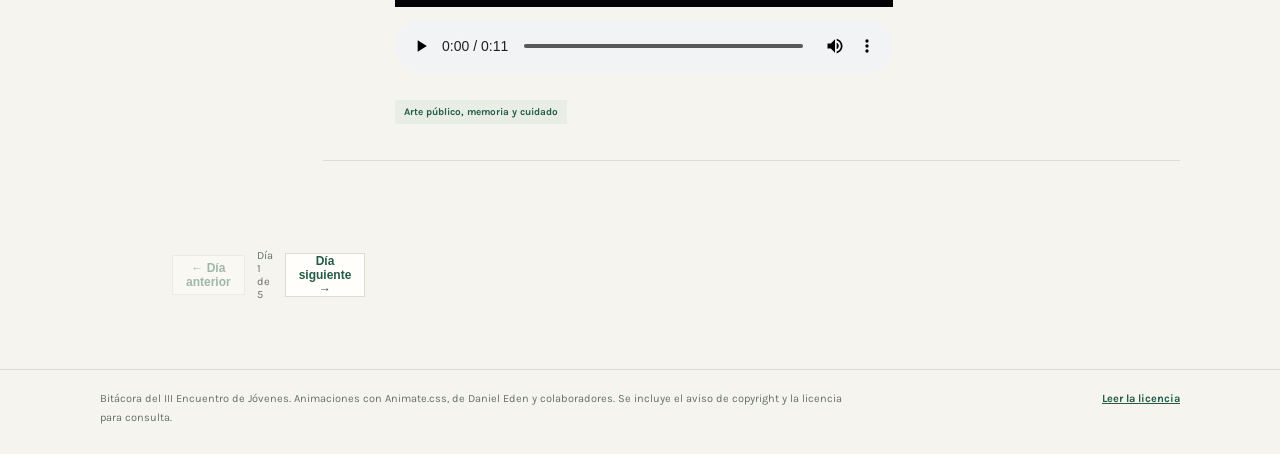
==== commit 92e51f3b: "chureo y redmi" ====
--- a/index.html
+++ b/index.html
@@ -53,7 +53,7 @@
 					<p>Luego tuvimos la inauguración de artes gráficas. Fue complejo porque desde el Ministerio de Cultura se nos pidió bajar una de las obras de la exposición. ¿Qué es la cultura si no podemos construir relatos que nos incomoden e interpelen?</p>
 					<p>Después vimos una obra para la franja infantil. Fue hermosa: transcurría en un hospital psiquiátrico y uno de los personajes se llamaba Enriqueta. Olvidaba el nombre de su esposa y luego la dormían.</p>
 					<p>Me acordé de mi papá. Se llamaba Enrique y, después de varios accidentes cerebrovasculares, perdió la memoria; a veces no recordaba el nombre de mi mamá. Para mí fue una señal del más allá de que estaba haciendo las cosas bien. Ojalá haya más mensajes del más allá.</p>
-					<div class="day-one-media">
+					<div class="entry-media">
 						<img src="FOTOS/Es%20hoy%20es%20hoy%20.gif" alt="GIF de Stuart Little con el texto Es hoy" loading="lazy" />
 						<audio controls preload="metadata" aria-label="Sonido del primer día">
 							<source src="FOTOS/Stuart%20Little%20-%20Es%20hoy,%20es%20hoy.mp3" type="audio/mpeg" />
@@ -85,6 +85,13 @@
 					<p class="entry-label">Día cuatro: Sonidos que nos acercan</p><h2>La radio también es un lugar de encuentro</h2>
 					<p>Tuvimos un día de radio comunitaria con Ondanza, un colectivo que hace radio desde los sonidos del sur.</p>
 					<p>En la noche estuvo Chureo Callejero en el Teatro Colón. Fue muy chévere tenerlos ese día.</p>
+					<div class="entry-media">
+						<p class="entry-media-title">Chureo Callejero: KANALETE</p>
+						<audio controls preload="metadata" aria-label="Audio de Chureo Callejero, KANALETE">
+							<source src="FOTOS/Chureo%20Callejero%20-%20KANALETE%20%28Official%20Video%29.mp3" type="audio/mpeg" />
+							Tu navegador no admite la reproducción de audio.
+						</audio>
+					</div>
 					<span class="tag">Ondanza, radio comunitaria y Chureo Callejero</span>
 				</div>
 			</article>
--- a/estilos.css
+++ b/estilos.css
@@ -416,22 +416,28 @@
 }
 
 /* GIF y audio del primer dia */
-.day-one-media {
+.entry-media {
 	display: grid;
 	gap: 12px;
 	width: min(100%, 498px);
 	margin: 22px 0;
 }
 
-.day-one-media img {
+.entry-media img {
 	display: block;
 	width: 100%;
 	height: auto;
 }
 
-.day-one-media audio {
+.entry-media audio {
 	display: block;
 	width: 100%;
+}
+
+.entry-media-title {
+	margin: 0;
+	color: var(--ink);
+	font: 700 20px "Bodoni FLF", Georgia, serif;
 }
 
 /* Pie de pagina */
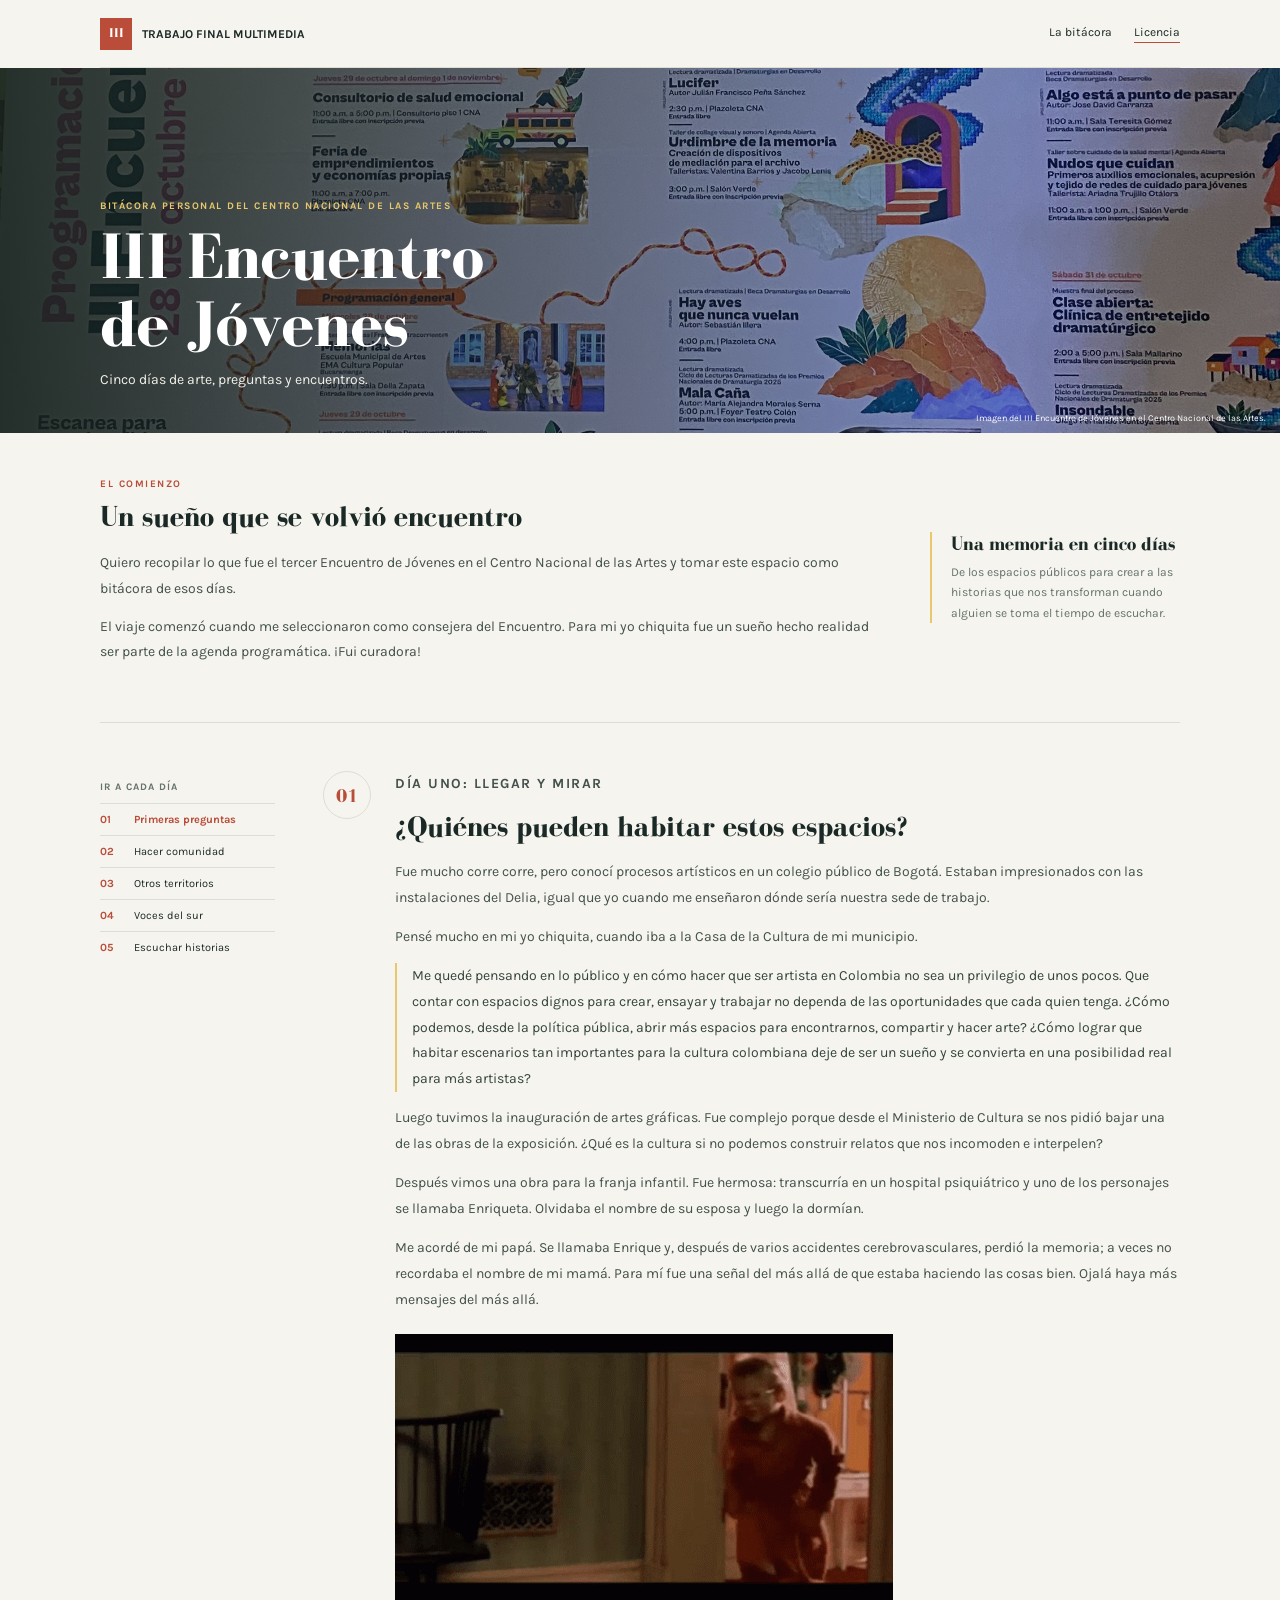
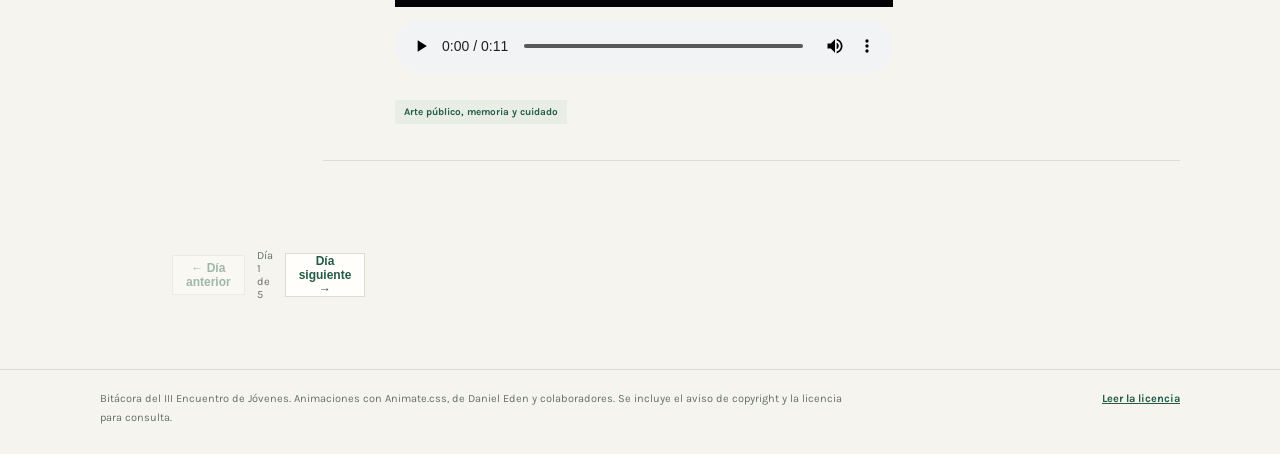
==== commit e239be53: "CSS Y DANZA CONTACTO" ====
--- a/index.html
+++ b/index.html
@@ -67,7 +67,14 @@
 				<div class="number" aria-hidden="true">02</div><div>
 					<p class="entry-label">Día dos: El público también se construye</p><h2>Encontrarnos para hacer comunidad</h2>
 					<p>Este día fue peculiar. Llegué en la tarde por el trabajo, pero fue hermoso ver cómo un colectivo de danza de Bucaramanga se presentó en el Delia. Hacen danza contemporánea e improvisación de contacto, un lenguaje que vemos en corporal.</p>
-					<p>No hubo mucho público, y eso me dejó pensando en la divulgación de los encuentros culturales. En Bogotá necesitamos crear comunidad y escuela de público para las artes: que estos espacios se conozcan, se habiten y se sientan propios.</p>
+					<div class="entry-media">
+						<p class="entry-media-title">Danza de contacto</p>
+						<video controls preload="metadata" playsinline aria-label="Video de danza de contacto">
+							<source src="FOTOS/danza-contacto-web.mp4" type="video/mp4" />
+							Tu navegador no admite la reproducción de video.
+						</video>
+					</div>
+					<p>No hubo mucho público y eso me dejó pensando en la divulgación de los encuentros culturales. En Bogotá necesitamos crear comunidad y escuela de público para las artes: que estos espacios se conozcan, se habiten y se sientan propios.</p>
 					<span class="tag">Danza, público y comunidad</span>
 				</div>
 			</article>
--- a/estilos.css
+++ b/estilos.css
@@ -434,6 +434,13 @@
 	width: 100%;
 }
 
+.entry-media video {
+	display: block;
+	width: 100%;
+	max-height: 480px;
+	background: var(--ink);
+}
+
 .entry-media-title {
 	margin: 0;
 	color: var(--ink);
